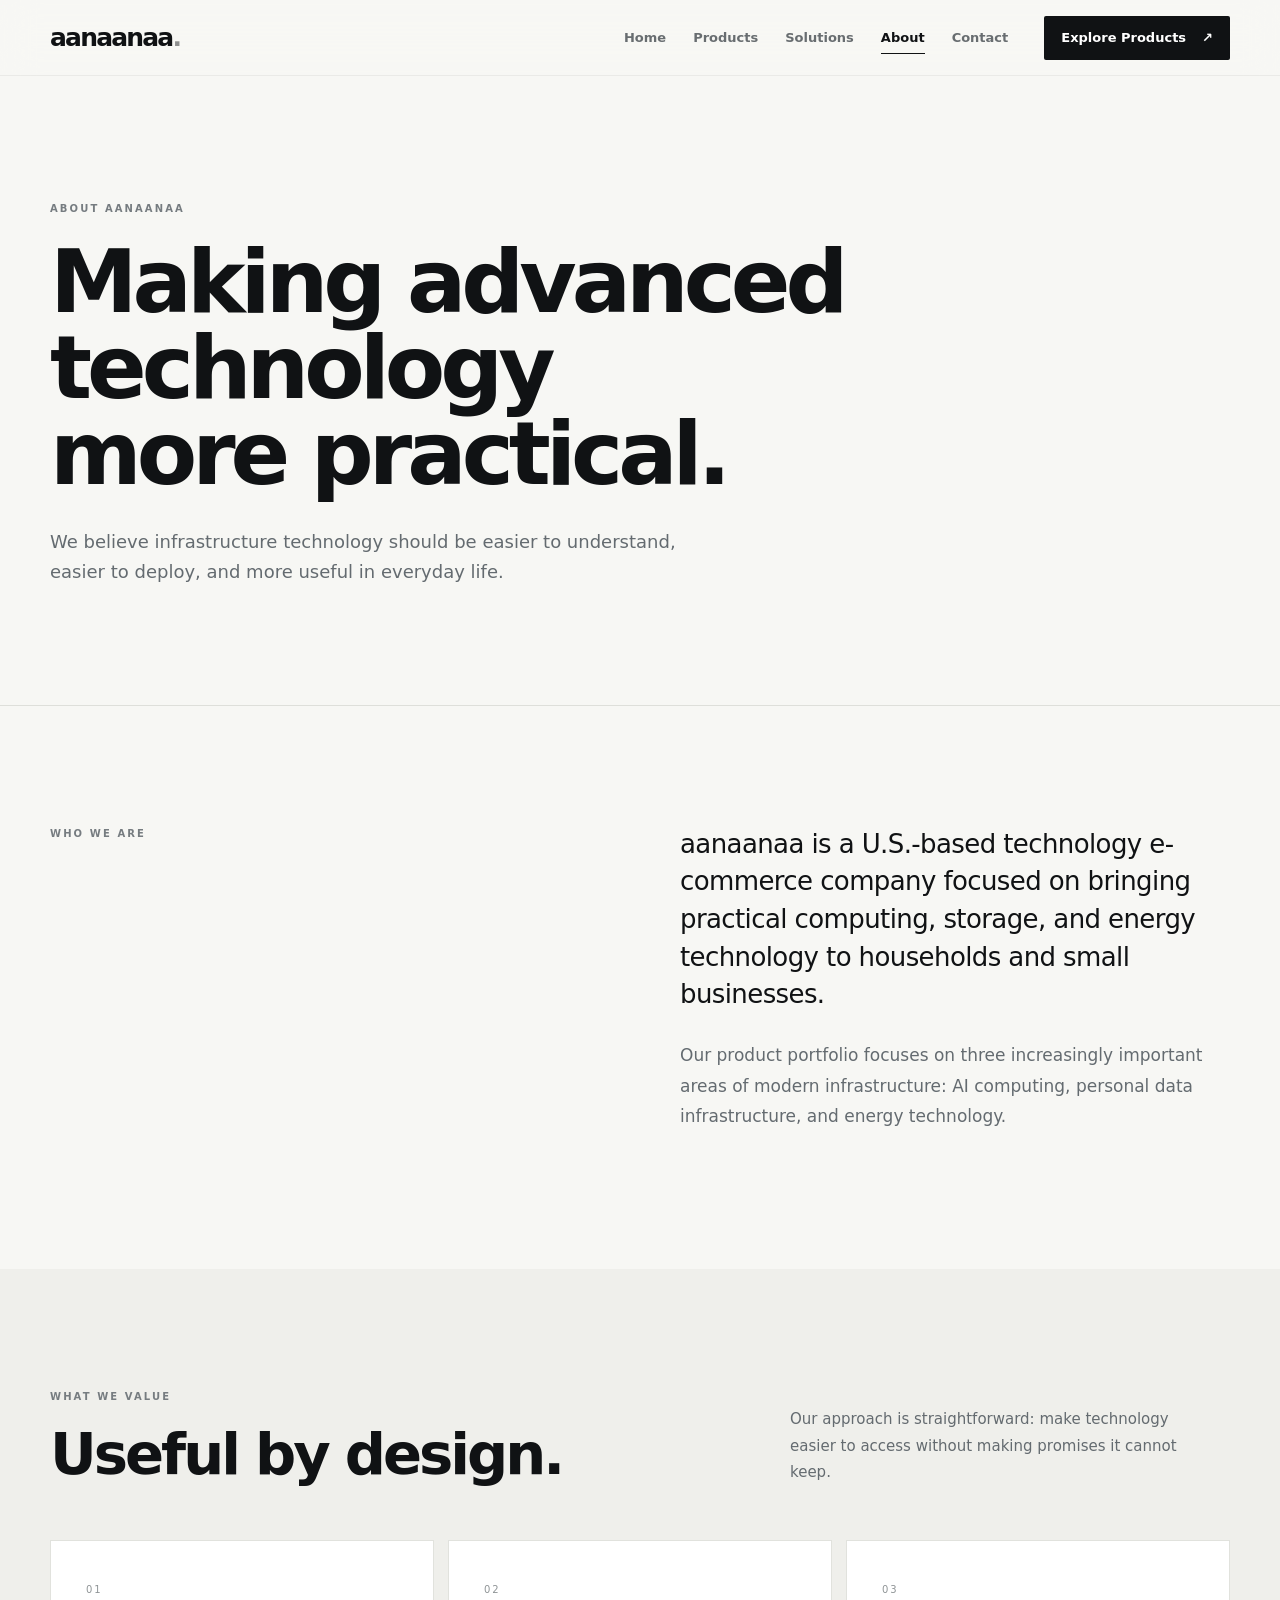
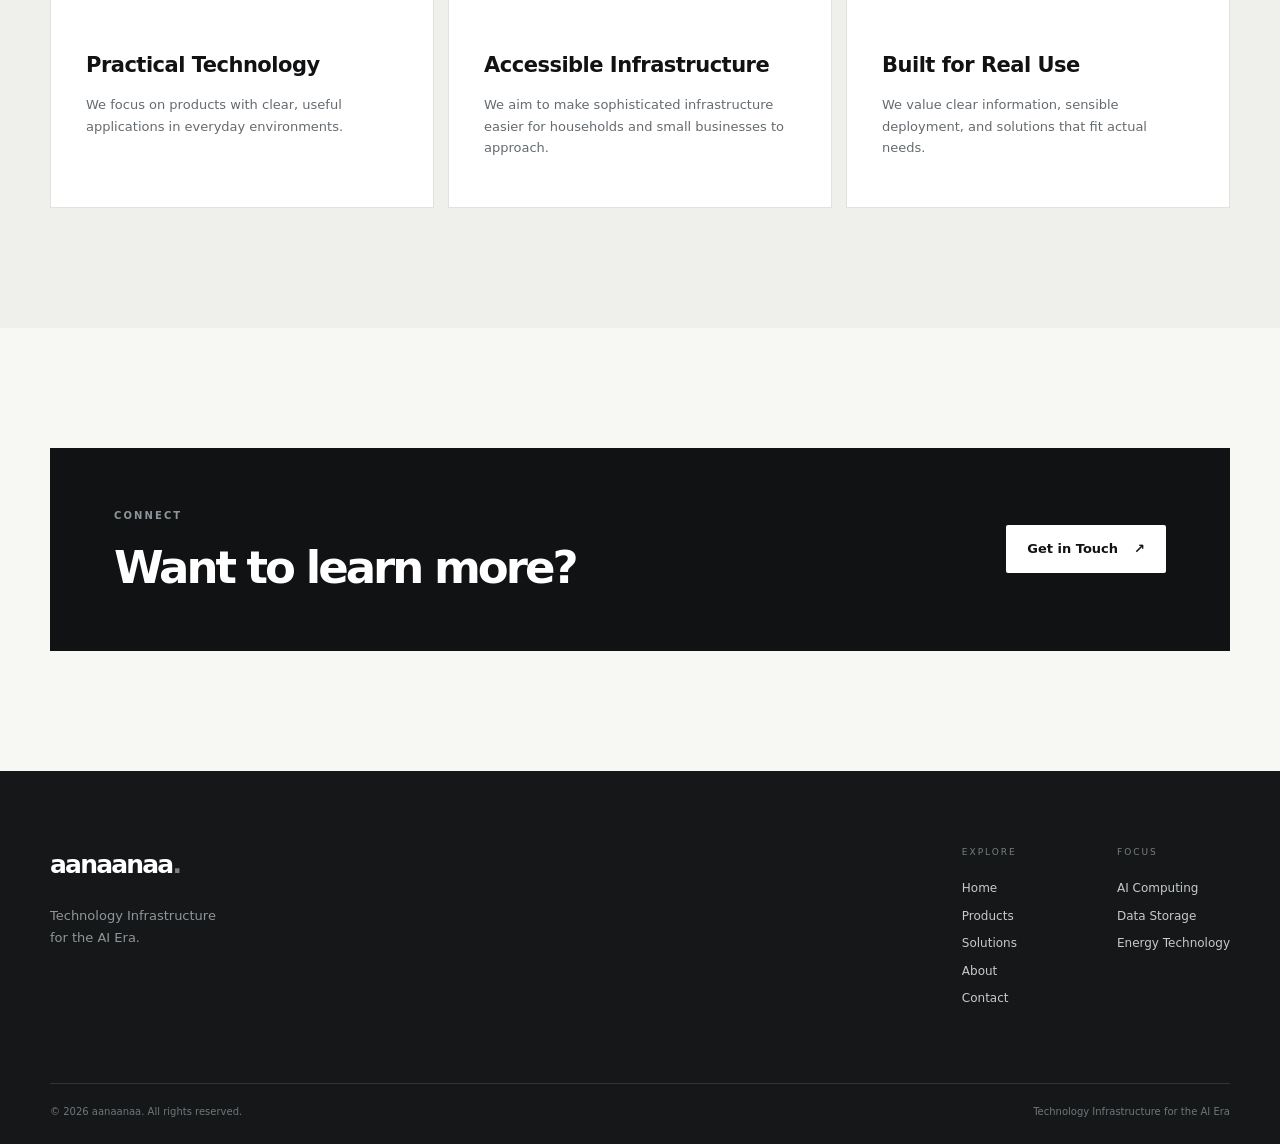
==== about.html @ 5a6df0cb "Add files via upload" ====
<!doctype html>
<html lang="en"><head><meta charset="UTF-8"><meta name="viewport" content="width=device-width, initial-scale=1.0">
<meta name="description" content="About aanaanaa, a U.S.-based technology e-commerce company focused on computing, storage, and energy technology.">
<title>About — aanaanaa</title><link rel="icon" href="assets/favicon.svg" type="image/svg+xml"><link rel="stylesheet" href="assets/styles.css"></head>
<body><div id="site-header"></div><main>
<section class="page-hero"><div class="container"><div class="eyebrow reveal">ABOUT AANAANAA</div><h1 class="reveal delay-1">Making advanced technology<br>more practical.</h1><p class="page-lead reveal delay-2">We believe infrastructure technology should be easier to understand, easier to deploy, and more useful in everyday life.</p></div></section>
<section class="section about-intro"><div class="container two-col"><div><div class="eyebrow">WHO WE ARE</div></div><div class="prose"><p class="lead">aanaanaa is a U.S.-based technology e-commerce company focused on bringing practical computing, storage, and energy technology to households and small businesses.</p><p>Our product portfolio focuses on three increasingly important areas of modern infrastructure: AI computing, personal data infrastructure, and energy technology.</p></div></div></section>
<section class="section values"><div class="container"><div class="section-heading"><div><div class="eyebrow">WHAT WE VALUE</div><h2>Useful by design.</h2></div><p>Our approach is straightforward: make technology easier to access without making promises it cannot keep.</p></div>
<div class="value-grid"><article><span>01</span><h3>Practical Technology</h3><p>We focus on products with clear, useful applications in everyday environments.</p></article><article><span>02</span><h3>Accessible Infrastructure</h3><p>We aim to make sophisticated infrastructure easier for households and small businesses to approach.</p></article><article><span>03</span><h3>Built for Real Use</h3><p>We value clear information, sensible deployment, and solutions that fit actual needs.</p></article></div></div></section>
<section class="section"><div class="container cta-panel"><div><div class="eyebrow">CONNECT</div><h2>Want to learn more?</h2></div><a class="button button-light" href="contact.html">Get in Touch <span>↗</span></a></div></section>
</main><div id="site-footer"></div><script src="assets/site.js"></script></body></html>
---- assets/styles.css ----
:root{--ink:#101214;--muted:#646b70;--paper:#f7f7f4;--white:#fff;--line:#dedfda;--soft:#ecece7;--dark:#151719;--max:1180px}
*{box-sizing:border-box}html{scroll-behavior:smooth}body{margin:0;background:var(--paper);color:var(--ink);font-family:Inter,ui-sans-serif,system-ui,-apple-system,BlinkMacSystemFont,"Segoe UI",sans-serif;line-height:1.55;-webkit-font-smoothing:antialiased}a{color:inherit;text-decoration:none}button,input,textarea{font:inherit}.container{width:min(calc(100% - 48px),var(--max));margin:auto}.site-header{height:76px;position:sticky;top:0;z-index:50;background:rgba(247,247,244,.88);backdrop-filter:blur(18px);border-bottom:1px solid rgba(0,0,0,.05)}.nav-wrap{height:76px;display:flex;align-items:center;gap:36px}.logo{font-size:25px;font-weight:760;letter-spacing:-1.8px}.logo span{opacity:.45}.nav{display:flex;align-items:center;gap:27px;margin-left:auto}.nav a{font-size:13px;font-weight:600;color:#686d70;position:relative;padding:8px 0}.nav a:after{content:"";position:absolute;left:0;bottom:2px;width:0;height:1px;background:var(--ink);transition:.25s}.nav a:hover,.nav a.active{color:var(--ink)}.nav a:hover:after,.nav a.active:after{width:100%}.nav-cta,.button{display:inline-flex;align-items:center;justify-content:center;gap:16px;border:0;cursor:pointer;font-weight:650;font-size:13px;transition:transform .25s,background .25s,box-shadow .25s}.nav-cta{background:var(--ink);color:white;padding:12px 17px;border-radius:2px}.nav-cta:hover,.button:hover{transform:translateY(-2px)}.menu-toggle{display:none;margin-left:auto;background:none;border:0;width:40px;height:40px}.menu-toggle span{display:block;width:22px;height:1px;background:var(--ink);margin:6px auto}
.hero{min-height:690px;position:relative;overflow:hidden;border-bottom:1px solid var(--line);display:flex;align-items:center}.hero-inner{position:relative;z-index:2;padding:105px 0 125px}.eyebrow{font-size:10px;letter-spacing:2.1px;font-weight:750;color:#767c80;margin-bottom:22px}.hero h1{font-size:clamp(54px,7.2vw,94px);line-height:.98;letter-spacing:-5px;max-width:930px;margin:0 0 30px;font-weight:730}.hero h1 span{color:#7b8185}.hero-copy{max-width:600px;font-size:18px;line-height:1.65;color:#5f666a;margin:0 0 36px}.hero-actions{display:flex;gap:10px}.button{min-height:48px;padding:0 21px;border-radius:2px}.button-dark{background:var(--ink);color:#fff}.button-dark:hover{background:#303337}.button-ghost{border:1px solid #cfd1cc;color:var(--ink);background:transparent}.button-light{background:#fff;color:var(--ink)}.grid-glow{position:absolute;width:680px;height:680px;right:-130px;top:10px;background:radial-gradient(circle at center,rgba(188,196,199,.28),transparent 63%)}.hero-orbit{position:absolute;right:4%;top:13%;width:520px;height:520px;opacity:.45}.orbit{position:absolute;border:1px solid #c9ccca;border-radius:50%;inset:0}.orbit-a{transform:rotate(28deg) scaleX(.52)}.orbit-b{transform:rotate(-32deg) scaleX(.52)}.orbit-core{position:absolute;width:70px;height:70px;border:1px solid #afb4b4;border-radius:50%;left:calc(50% - 35px);top:calc(50% - 35px);background:rgba(247,247,244,.75);box-shadow:0 0 0 20px rgba(200,205,205,.08)}
.section{padding:120px 0}.section-heading{display:grid;grid-template-columns:1.2fr .8fr;gap:80px;align-items:end;margin-bottom:55px}.section-heading h2,.statement h2,.cta-panel h2{font-size:clamp(38px,4.5vw,61px);line-height:1.02;letter-spacing:-3px;margin:0;font-weight:700}.section-heading p{margin:0;color:var(--muted);font-size:15px;max-width:390px;line-height:1.75}.category-grid{display:grid;grid-template-columns:repeat(3,1fr);gap:14px}.category-card{background:#fff;border:1px solid #e5e5e0;padding:30px;min-height:390px;position:relative;transition:.3s;display:flex;flex-direction:column}.category-card:hover{transform:translateY(-6px);box-shadow:0 18px 50px rgba(0,0,0,.08)}.card-number{font-size:10px;letter-spacing:1.6px;color:#a0a5a7}.icon{width:58px;height:58px;border:1px solid #d7d9d5;display:grid;place-items:center;font-size:27px;margin:62px 0 28px}.icon-ai{border-radius:50%}.icon-storage{border-radius:10px}.icon-energy{border-radius:50%;transform:rotate(-20deg)}.category-card h3{font-size:23px;letter-spacing:-.8px;margin:0 0 12px}.category-card p{font-size:14px;color:var(--muted);line-height:1.7;margin:0}.card-link{margin-top:auto;padding-top:28px;font-size:12px;font-weight:700}.card-link b{float:right;font-size:18px;font-weight:400}.statement{background:var(--dark);color:#fff;padding:150px 0}.statement .eyebrow{color:#8e9598}.statement h2{font-size:clamp(42px,6vw,76px);max-width:930px}.home-cta{padding:80px 0}.cta-panel{background:var(--ink);color:#fff;padding:60px 64px;display:flex;align-items:center;justify-content:space-between;gap:40px}.cta-panel .eyebrow{color:#8e9598}.cta-panel h2{font-size:45px}.page-hero{padding:125px 0 100px;border-bottom:1px solid var(--line)}.page-hero h1{font-size:clamp(52px,7vw,88px);line-height:.98;letter-spacing:-5px;margin:0 0 30px}.page-lead{font-size:18px;max-width:650px;color:var(--muted);line-height:1.65}.product-section{padding-top:105px}.product-section.alt{background:#f0f0ec}.product-heading{display:grid;grid-template-columns:1fr 390px;gap:70px;align-items:end;margin-bottom:45px}.product-heading h2{font-size:45px;letter-spacing:-2px;margin:0}.product-heading p{margin:0;color:var(--muted);font-size:14px}.product-grid{display:grid;grid-template-columns:repeat(4,1fr);gap:14px}.product-card{background:#fff;border:1px solid #e1e2dd;transition:.3s}.product-card:hover{transform:translateY(-4px);box-shadow:0 15px 40px rgba(0,0,0,.07)}.product-visual{height:205px;background:#e7e8e4;display:grid;place-items:center;overflow:hidden;position:relative}.product-visual span{font-size:11px;letter-spacing:3px;font-weight:800;color:#8b9192}.visual-compute:before,.visual-edge:before,.visual-local:before,.visual-high:before{content:"";position:absolute;width:90px;height:90px;border:1px solid #9da3a4;transform:rotate(45deg)}.visual-compute:after,.visual-edge:after,.visual-local:after,.visual-high:after{content:"";position:absolute;width:25px;height:25px;border:1px solid #9da3a4;border-radius:50%}.visual-nas:before,.visual-network:before,.visual-cloud:before,.visual-access:before{content:"";width:100px;height:70px;border:1px solid #9da3a4;box-shadow:0 14px 0 -13px #9da3a4,0 28px 0 -13px #9da3a4}.visual-home-energy:before,.visual-battery:before,.visual-solar:before,.visual-smart:before{content:"";width:120px;height:55px;border:1px solid #9da3a4;border-radius:100px}.visual-solar:after{content:"";position:absolute;width:1px;height:100px;background:#9da3a4}.product-meta{padding:23px}.product-meta small{font-size:9px;letter-spacing:1.5px;color:#94999b}.product-meta h3{font-size:17px;letter-spacing:-.3px;line-height:1.25;margin:9px 0 9px}.product-meta p{font-size:12px;color:var(--muted);line-height:1.6;margin:0}.solution-grid{display:grid;grid-template-columns:1fr 1fr;gap:14px}.solution-card{background:#fff;border:1px solid #e1e2dd}.solution-card.large{grid-column:span 2;display:grid;grid-template-columns:1.15fr .85fr}.solution-art{min-height:285px;background:#e7e8e4;position:relative;overflow:hidden}.solution-copy{padding:32px}.solution-copy .eyebrow{margin-bottom:16px}.solution-copy h2{font-size:28px;letter-spacing:-1px;margin:0 0 12px}.solution-copy p{font-size:14px;color:var(--muted);margin:0;line-height:1.7}.art-ai i{position:absolute;border:1px solid #a4aaab;border-radius:50%;width:180px;height:180px;left:50%;top:50%;transform:translate(-50%,-50%)}.art-ai i:nth-child(2){transform:translate(-50%,-50%) rotate(60deg) scaleX(.55)}.art-ai i:nth-child(3){transform:translate(-50%,-50%) rotate(-60deg) scaleX(.55)}.art-data .data-stack{position:absolute;left:50%;top:50%;width:130px;height:80px;border:1px solid #9da3a4;transform:translate(-50%,-50%);box-shadow:0 18px 0 -1px #e7e8e4,0 18px 0 0 #9da3a4,0 36px 0 -1px #e7e8e4,0 36px 0 0 #9da3a4}.art-energy .energy-line{position:absolute;left:20%;right:20%;top:52%;height:1px;background:#9da3a4;transform:rotate(-15deg);box-shadow:0 30px 0 #b6bbbc}.art-business{display:flex;align-items:center;justify-content:center}.art-business span{font-size:10px;letter-spacing:2px;color:#7d8385}.two-col{display:grid;grid-template-columns:1fr 1fr;gap:80px}.prose{max-width:650px}.prose p{font-size:17px;color:var(--muted);line-height:1.8}.prose .lead{font-size:26px;color:var(--ink);line-height:1.45;letter-spacing:-.6px;margin-top:0}.values{background:#efefeb}.value-grid{display:grid;grid-template-columns:repeat(3,1fr);gap:14px}.value-grid article{background:#fff;padding:35px;min-height:230px;border:1px solid #e1e2dd}.value-grid span{font-size:10px;letter-spacing:2px;color:#909597}.value-grid h3{font-size:21px;letter-spacing:-.5px;margin:48px 0 10px}.value-grid p{font-size:13px;color:var(--muted);line-height:1.65}.contact-section{padding-top:80px}.contact-layout{display:grid;grid-template-columns:.8fr 1.2fr;gap:110px}.contact-note h2{font-size:54px;line-height:1.02;letter-spacing:-3px;margin:0 0 25px}.contact-note p{color:var(--muted);font-size:15px;line-height:1.75;max-width:390px}.contact-rule{height:1px;background:var(--line);margin:40px 0 18px}.contact-note small{font-size:11px;line-height:1.6;color:#8b9092;display:block;max-width:390px}.contact-form{display:flex;flex-direction:column;gap:27px}.contact-form label{font-size:12px;font-weight:700}.contact-form label>span{color:#8d5b5b}.contact-form label small{font-weight:400;color:#9a9ea0;margin-left:7px}.contact-form input,.contact-form textarea{display:block;width:100%;border:0;border-bottom:1px solid #bfc2be;background:transparent;padding:13px 0 12px;outline:none;border-radius:0;color:var(--ink);resize:vertical}.contact-form input:focus,.contact-form textarea:focus{border-color:var(--ink)}.contact-form input.invalid,.contact-form textarea.invalid{border-color:#a76565}.contact-form em{display:none;font-size:10px;color:#a76565;font-style:normal;margin-top:5px}.contact-form input.invalid+em,.contact-form textarea.invalid+em{display:block}.form-status{font-size:12px;line-height:1.6}.form-status.success{color:#526858}.form-status.error{color:#9b5d5d}.site-footer{background:var(--dark);color:#fff;padding:75px 0 25px}.footer-top{display:flex;justify-content:space-between;gap:60px;padding-bottom:75px}.logo-light{color:#fff}.footer-top p{font-size:13px;color:#8f9699;line-height:1.7;margin:20px 0 0}.footer-links{display:flex;gap:100px}.footer-links div{display:flex;flex-direction:column;gap:9px}.footer-links small{font-size:9px;letter-spacing:2px;color:#777f82;margin-bottom:10px}.footer-links a{font-size:12px;color:#c6cacc}.footer-links a:hover{color:#fff}.footer-bottom{border-top:1px solid #303437;padding-top:20px;display:flex;justify-content:space-between;color:#6f777a;font-size:10px}.reveal{opacity:0;transform:translateY(16px);transition:opacity .7s ease,transform .7s ease}.reveal.visible{opacity:1;transform:none}.delay-1{transition-delay:.08s}.delay-2{transition-delay:.16s}.delay-3{transition-delay:.24s}
@media(max-width:900px){.container{width:min(calc(100% - 32px),var(--max))}.nav{display:none}.nav-cta{display:none}.menu-toggle{display:block}.menu-open .nav{display:flex;position:absolute;top:76px;left:0;right:0;background:var(--paper);border-bottom:1px solid var(--line);padding:20px 16px;flex-direction:column;align-items:flex-start;gap:4px}.menu-open .nav a{width:100%;padding:12px 0}.hero{min-height:650px}.hero-orbit{right:-170px;top:30%;width:400px;height:400px;opacity:.25}.hero h1,.page-hero h1{letter-spacing:-3px}.section{padding:85px 0}.section-heading,.product-heading,.two-col,.contact-layout{grid-template-columns:1fr;gap:25px}.category-grid,.product-grid{grid-template-columns:1fr 1fr}.category-card{min-height:340px}.product-grid{gap:10px}.product-visual{height:170px}.solution-grid{grid-template-columns:1fr}.solution-card.large{grid-column:auto;display:block}.solution-art{min-height:230px}.value-grid{grid-template-columns:1fr}.contact-layout{gap:55px}.cta-panel{padding:40px 28px;align-items:flex-start;flex-direction:column}.cta-panel h2{font-size:37px}.footer-top{flex-direction:column;padding-bottom:45px}.footer-links{gap:70px}.footer-bottom{flex-direction:column;gap:8px}}
@media(max-width:560px){.hero-inner{padding:85px 0 110px}.hero h1{font-size:50px}.hero-copy{font-size:16px}.hero-actions{flex-direction:column;align-items:flex-start}.button{width:100%}.category-grid,.product-grid{grid-template-columns:1fr}.category-card{min-height:330px}.page-hero{padding:90px 0 75px}.page-hero h1{font-size:50px}.product-heading h2{font-size:38px}.solution-copy{padding:26px}.statement{padding:95px 0}.statement h2{font-size:42px}.footer-links{gap:40px}.footer-bottom{font-size:9px}}
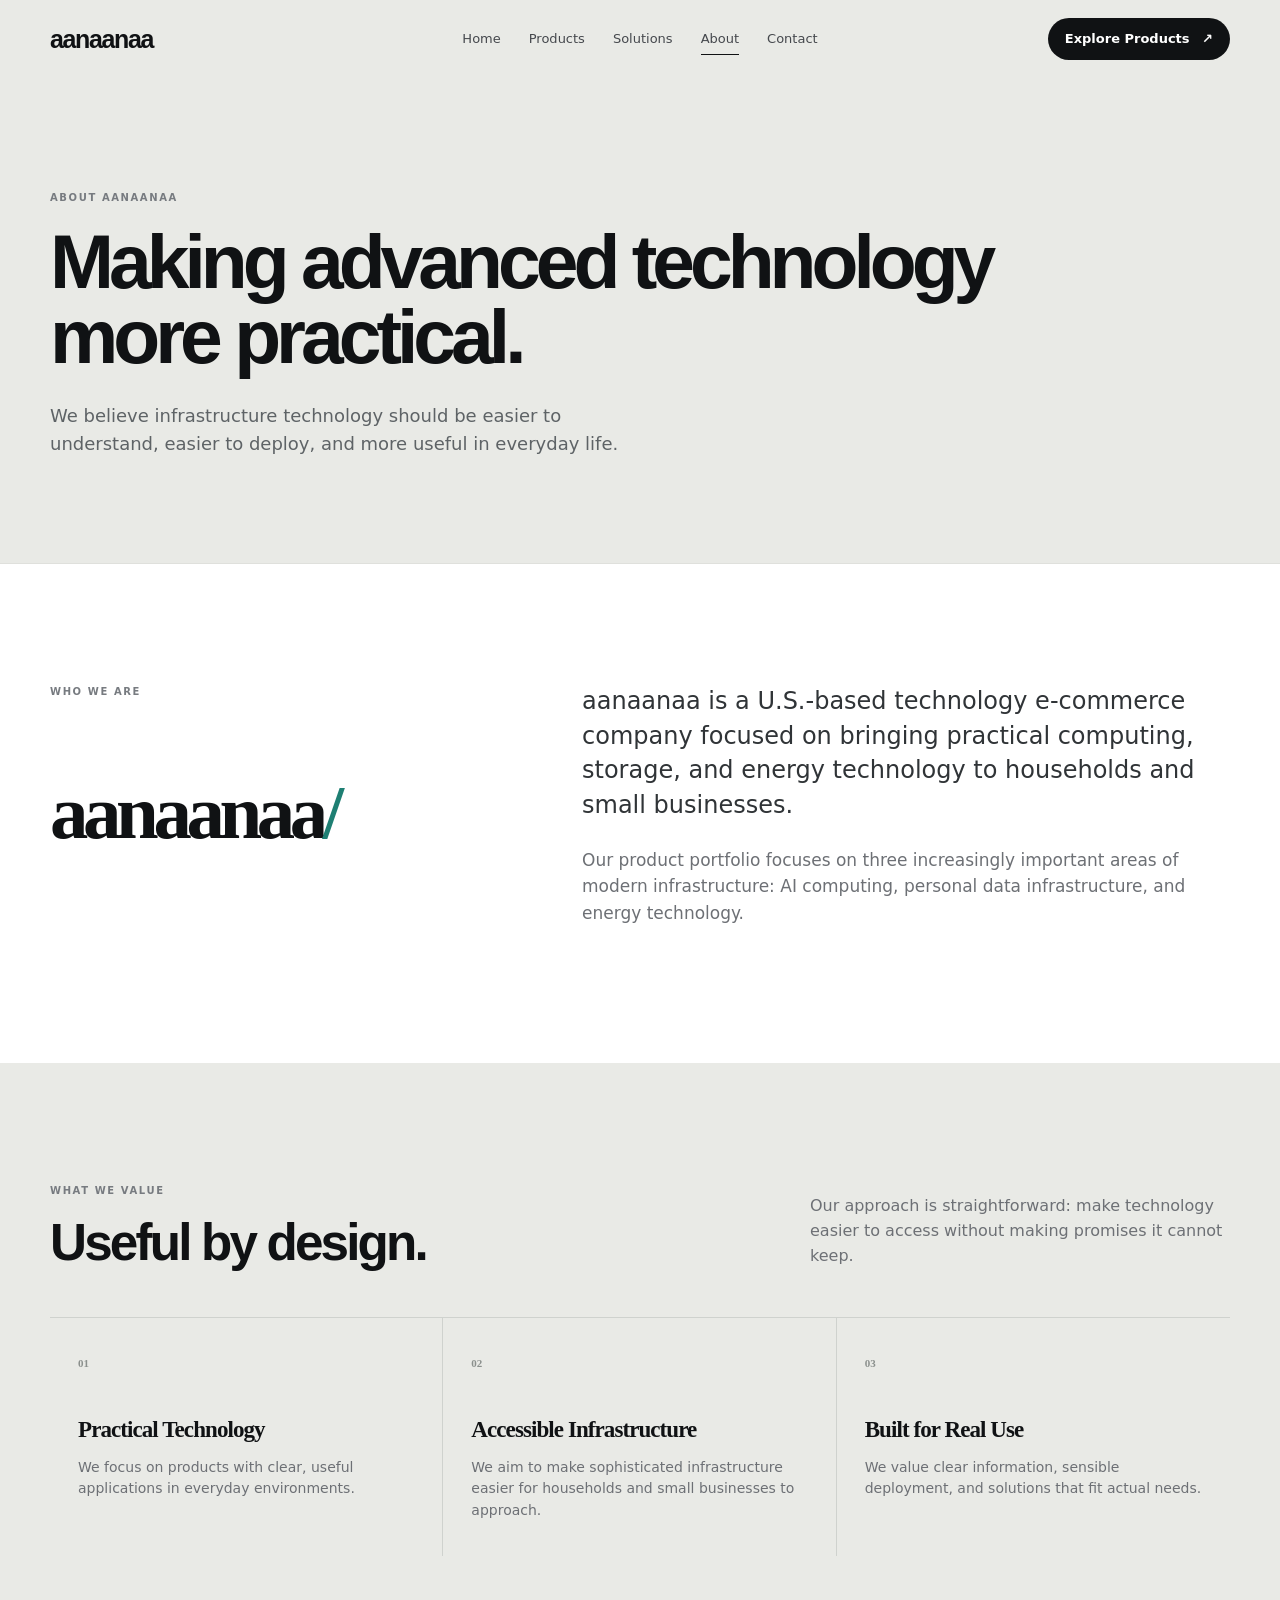
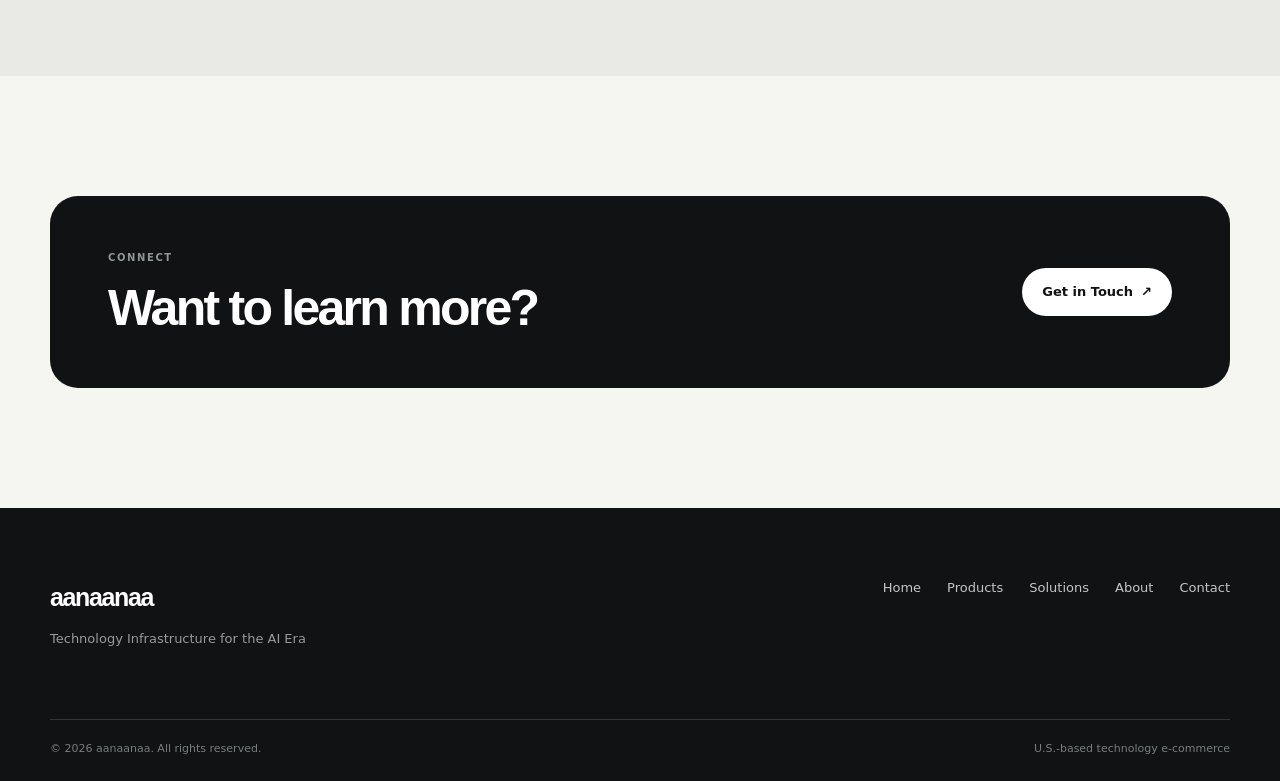
==== commit 757d46ec: "Add files via upload" ====
--- a/about.html
+++ b/about.html
@@ -1,11 +1,11 @@
 <!doctype html>
-<html lang="en"><head><meta charset="UTF-8"><meta name="viewport" content="width=device-width, initial-scale=1.0">
+<html lang="en"><head><meta charset="utf-8"><meta name="viewport" content="width=device-width,initial-scale=1">
 <meta name="description" content="About aanaanaa, a U.S.-based technology e-commerce company focused on computing, storage, and energy technology.">
 <title>About — aanaanaa</title><link rel="icon" href="assets/favicon.svg" type="image/svg+xml"><link rel="stylesheet" href="assets/styles.css"></head>
 <body><div id="site-header"></div><main>
-<section class="page-hero"><div class="container"><div class="eyebrow reveal">ABOUT AANAANAA</div><h1 class="reveal delay-1">Making advanced technology<br>more practical.</h1><p class="page-lead reveal delay-2">We believe infrastructure technology should be easier to understand, easier to deploy, and more useful in everyday life.</p></div></section>
-<section class="section about-intro"><div class="container two-col"><div><div class="eyebrow">WHO WE ARE</div></div><div class="prose"><p class="lead">aanaanaa is a U.S.-based technology e-commerce company focused on bringing practical computing, storage, and energy technology to households and small businesses.</p><p>Our product portfolio focuses on three increasingly important areas of modern infrastructure: AI computing, personal data infrastructure, and energy technology.</p></div></div></section>
-<section class="section values"><div class="container"><div class="section-heading"><div><div class="eyebrow">WHAT WE VALUE</div><h2>Useful by design.</h2></div><p>Our approach is straightforward: make technology easier to access without making promises it cannot keep.</p></div>
+<section class="page-hero"><div class="container"><p class="eyebrow reveal">ABOUT AANAANAA</p><h1 class="reveal delay-1">Making advanced technology<br>more practical.</h1><p class="page-lead reveal delay-2">We believe infrastructure technology should be easier to understand, easier to deploy, and more useful in everyday life.</p></div></section>
+<section class="section about-intro"><div class="container two-col"><div><p class="eyebrow">WHO WE ARE</p><div class="about-mark">aanaanaa<span>/</span></div></div><div class="prose"><p class="lead">aanaanaa is a U.S.-based technology e-commerce company focused on bringing practical computing, storage, and energy technology to households and small businesses.</p><p>Our product portfolio focuses on three increasingly important areas of modern infrastructure: AI computing, personal data infrastructure, and energy technology.</p></div></div></section>
+<section class="section values"><div class="container"><div class="section-head"><div><p class="eyebrow">WHAT WE VALUE</p><h2>Useful by design.</h2></div><p>Our approach is straightforward: make technology easier to access without making promises it cannot keep.</p></div>
 <div class="value-grid"><article><span>01</span><h3>Practical Technology</h3><p>We focus on products with clear, useful applications in everyday environments.</p></article><article><span>02</span><h3>Accessible Infrastructure</h3><p>We aim to make sophisticated infrastructure easier for households and small businesses to approach.</p></article><article><span>03</span><h3>Built for Real Use</h3><p>We value clear information, sensible deployment, and solutions that fit actual needs.</p></article></div></div></section>
-<section class="section"><div class="container cta-panel"><div><div class="eyebrow">CONNECT</div><h2>Want to learn more?</h2></div><a class="button button-light" href="contact.html">Get in Touch <span>↗</span></a></div></section>
-</main><div id="site-footer"></div><script src="assets/site.js"></script></body></html>+<section class="section"><div class="container cta-panel"><div><p class="eyebrow">CONNECT</p><h2>Want to learn more?</h2></div><a class="button button-light" href="contact.html">Get in Touch <span>↗</span></a></div></section>
+</main><div id="site-footer"></div><script src="assets/site.js"></script></body></html>
--- a/assets/styles.css
+++ b/assets/styles.css
@@ -1,6 +1,17 @@
-:root{--ink:#101214;--muted:#646b70;--paper:#f7f7f4;--white:#fff;--line:#dedfda;--soft:#ecece7;--dark:#151719;--max:1180px}
-*{box-sizing:border-box}html{scroll-behavior:smooth}body{margin:0;background:var(--paper);color:var(--ink);font-family:Inter,ui-sans-serif,system-ui,-apple-system,BlinkMacSystemFont,"Segoe UI",sans-serif;line-height:1.55;-webkit-font-smoothing:antialiased}a{color:inherit;text-decoration:none}button,input,textarea{font:inherit}.container{width:min(calc(100% - 48px),var(--max));margin:auto}.site-header{height:76px;position:sticky;top:0;z-index:50;background:rgba(247,247,244,.88);backdrop-filter:blur(18px);border-bottom:1px solid rgba(0,0,0,.05)}.nav-wrap{height:76px;display:flex;align-items:center;gap:36px}.logo{font-size:25px;font-weight:760;letter-spacing:-1.8px}.logo span{opacity:.45}.nav{display:flex;align-items:center;gap:27px;margin-left:auto}.nav a{font-size:13px;font-weight:600;color:#686d70;position:relative;padding:8px 0}.nav a:after{content:"";position:absolute;left:0;bottom:2px;width:0;height:1px;background:var(--ink);transition:.25s}.nav a:hover,.nav a.active{color:var(--ink)}.nav a:hover:after,.nav a.active:after{width:100%}.nav-cta,.button{display:inline-flex;align-items:center;justify-content:center;gap:16px;border:0;cursor:pointer;font-weight:650;font-size:13px;transition:transform .25s,background .25s,box-shadow .25s}.nav-cta{background:var(--ink);color:white;padding:12px 17px;border-radius:2px}.nav-cta:hover,.button:hover{transform:translateY(-2px)}.menu-toggle{display:none;margin-left:auto;background:none;border:0;width:40px;height:40px}.menu-toggle span{display:block;width:22px;height:1px;background:var(--ink);margin:6px auto}
-.hero{min-height:690px;position:relative;overflow:hidden;border-bottom:1px solid var(--line);display:flex;align-items:center}.hero-inner{position:relative;z-index:2;padding:105px 0 125px}.eyebrow{font-size:10px;letter-spacing:2.1px;font-weight:750;color:#767c80;margin-bottom:22px}.hero h1{font-size:clamp(54px,7.2vw,94px);line-height:.98;letter-spacing:-5px;max-width:930px;margin:0 0 30px;font-weight:730}.hero h1 span{color:#7b8185}.hero-copy{max-width:600px;font-size:18px;line-height:1.65;color:#5f666a;margin:0 0 36px}.hero-actions{display:flex;gap:10px}.button{min-height:48px;padding:0 21px;border-radius:2px}.button-dark{background:var(--ink);color:#fff}.button-dark:hover{background:#303337}.button-ghost{border:1px solid #cfd1cc;color:var(--ink);background:transparent}.button-light{background:#fff;color:var(--ink)}.grid-glow{position:absolute;width:680px;height:680px;right:-130px;top:10px;background:radial-gradient(circle at center,rgba(188,196,199,.28),transparent 63%)}.hero-orbit{position:absolute;right:4%;top:13%;width:520px;height:520px;opacity:.45}.orbit{position:absolute;border:1px solid #c9ccca;border-radius:50%;inset:0}.orbit-a{transform:rotate(28deg) scaleX(.52)}.orbit-b{transform:rotate(-32deg) scaleX(.52)}.orbit-core{position:absolute;width:70px;height:70px;border:1px solid #afb4b4;border-radius:50%;left:calc(50% - 35px);top:calc(50% - 35px);background:rgba(247,247,244,.75);box-shadow:0 0 0 20px rgba(200,205,205,.08)}
-.section{padding:120px 0}.section-heading{display:grid;grid-template-columns:1.2fr .8fr;gap:80px;align-items:end;margin-bottom:55px}.section-heading h2,.statement h2,.cta-panel h2{font-size:clamp(38px,4.5vw,61px);line-height:1.02;letter-spacing:-3px;margin:0;font-weight:700}.section-heading p{margin:0;color:var(--muted);font-size:15px;max-width:390px;line-height:1.75}.category-grid{display:grid;grid-template-columns:repeat(3,1fr);gap:14px}.category-card{background:#fff;border:1px solid #e5e5e0;padding:30px;min-height:390px;position:relative;transition:.3s;display:flex;flex-direction:column}.category-card:hover{transform:translateY(-6px);box-shadow:0 18px 50px rgba(0,0,0,.08)}.card-number{font-size:10px;letter-spacing:1.6px;color:#a0a5a7}.icon{width:58px;height:58px;border:1px solid #d7d9d5;display:grid;place-items:center;font-size:27px;margin:62px 0 28px}.icon-ai{border-radius:50%}.icon-storage{border-radius:10px}.icon-energy{border-radius:50%;transform:rotate(-20deg)}.category-card h3{font-size:23px;letter-spacing:-.8px;margin:0 0 12px}.category-card p{font-size:14px;color:var(--muted);line-height:1.7;margin:0}.card-link{margin-top:auto;padding-top:28px;font-size:12px;font-weight:700}.card-link b{float:right;font-size:18px;font-weight:400}.statement{background:var(--dark);color:#fff;padding:150px 0}.statement .eyebrow{color:#8e9598}.statement h2{font-size:clamp(42px,6vw,76px);max-width:930px}.home-cta{padding:80px 0}.cta-panel{background:var(--ink);color:#fff;padding:60px 64px;display:flex;align-items:center;justify-content:space-between;gap:40px}.cta-panel .eyebrow{color:#8e9598}.cta-panel h2{font-size:45px}.page-hero{padding:125px 0 100px;border-bottom:1px solid var(--line)}.page-hero h1{font-size:clamp(52px,7vw,88px);line-height:.98;letter-spacing:-5px;margin:0 0 30px}.page-lead{font-size:18px;max-width:650px;color:var(--muted);line-height:1.65}.product-section{padding-top:105px}.product-section.alt{background:#f0f0ec}.product-heading{display:grid;grid-template-columns:1fr 390px;gap:70px;align-items:end;margin-bottom:45px}.product-heading h2{font-size:45px;letter-spacing:-2px;margin:0}.product-heading p{margin:0;color:var(--muted);font-size:14px}.product-grid{display:grid;grid-template-columns:repeat(4,1fr);gap:14px}.product-card{background:#fff;border:1px solid #e1e2dd;transition:.3s}.product-card:hover{transform:translateY(-4px);box-shadow:0 15px 40px rgba(0,0,0,.07)}.product-visual{height:205px;background:#e7e8e4;display:grid;place-items:center;overflow:hidden;position:relative}.product-visual span{font-size:11px;letter-spacing:3px;font-weight:800;color:#8b9192}.visual-compute:before,.visual-edge:before,.visual-local:before,.visual-high:before{content:"";position:absolute;width:90px;height:90px;border:1px solid #9da3a4;transform:rotate(45deg)}.visual-compute:after,.visual-edge:after,.visual-local:after,.visual-high:after{content:"";position:absolute;width:25px;height:25px;border:1px solid #9da3a4;border-radius:50%}.visual-nas:before,.visual-network:before,.visual-cloud:before,.visual-access:before{content:"";width:100px;height:70px;border:1px solid #9da3a4;box-shadow:0 14px 0 -13px #9da3a4,0 28px 0 -13px #9da3a4}.visual-home-energy:before,.visual-battery:before,.visual-solar:before,.visual-smart:before{content:"";width:120px;height:55px;border:1px solid #9da3a4;border-radius:100px}.visual-solar:after{content:"";position:absolute;width:1px;height:100px;background:#9da3a4}.product-meta{padding:23px}.product-meta small{font-size:9px;letter-spacing:1.5px;color:#94999b}.product-meta h3{font-size:17px;letter-spacing:-.3px;line-height:1.25;margin:9px 0 9px}.product-meta p{font-size:12px;color:var(--muted);line-height:1.6;margin:0}.solution-grid{display:grid;grid-template-columns:1fr 1fr;gap:14px}.solution-card{background:#fff;border:1px solid #e1e2dd}.solution-card.large{grid-column:span 2;display:grid;grid-template-columns:1.15fr .85fr}.solution-art{min-height:285px;background:#e7e8e4;position:relative;overflow:hidden}.solution-copy{padding:32px}.solution-copy .eyebrow{margin-bottom:16px}.solution-copy h2{font-size:28px;letter-spacing:-1px;margin:0 0 12px}.solution-copy p{font-size:14px;color:var(--muted);margin:0;line-height:1.7}.art-ai i{position:absolute;border:1px solid #a4aaab;border-radius:50%;width:180px;height:180px;left:50%;top:50%;transform:translate(-50%,-50%)}.art-ai i:nth-child(2){transform:translate(-50%,-50%) rotate(60deg) scaleX(.55)}.art-ai i:nth-child(3){transform:translate(-50%,-50%) rotate(-60deg) scaleX(.55)}.art-data .data-stack{position:absolute;left:50%;top:50%;width:130px;height:80px;border:1px solid #9da3a4;transform:translate(-50%,-50%);box-shadow:0 18px 0 -1px #e7e8e4,0 18px 0 0 #9da3a4,0 36px 0 -1px #e7e8e4,0 36px 0 0 #9da3a4}.art-energy .energy-line{position:absolute;left:20%;right:20%;top:52%;height:1px;background:#9da3a4;transform:rotate(-15deg);box-shadow:0 30px 0 #b6bbbc}.art-business{display:flex;align-items:center;justify-content:center}.art-business span{font-size:10px;letter-spacing:2px;color:#7d8385}.two-col{display:grid;grid-template-columns:1fr 1fr;gap:80px}.prose{max-width:650px}.prose p{font-size:17px;color:var(--muted);line-height:1.8}.prose .lead{font-size:26px;color:var(--ink);line-height:1.45;letter-spacing:-.6px;margin-top:0}.values{background:#efefeb}.value-grid{display:grid;grid-template-columns:repeat(3,1fr);gap:14px}.value-grid article{background:#fff;padding:35px;min-height:230px;border:1px solid #e1e2dd}.value-grid span{font-size:10px;letter-spacing:2px;color:#909597}.value-grid h3{font-size:21px;letter-spacing:-.5px;margin:48px 0 10px}.value-grid p{font-size:13px;color:var(--muted);line-height:1.65}.contact-section{padding-top:80px}.contact-layout{display:grid;grid-template-columns:.8fr 1.2fr;gap:110px}.contact-note h2{font-size:54px;line-height:1.02;letter-spacing:-3px;margin:0 0 25px}.contact-note p{color:var(--muted);font-size:15px;line-height:1.75;max-width:390px}.contact-rule{height:1px;background:var(--line);margin:40px 0 18px}.contact-note small{font-size:11px;line-height:1.6;color:#8b9092;display:block;max-width:390px}.contact-form{display:flex;flex-direction:column;gap:27px}.contact-form label{font-size:12px;font-weight:700}.contact-form label>span{color:#8d5b5b}.contact-form label small{font-weight:400;color:#9a9ea0;margin-left:7px}.contact-form input,.contact-form textarea{display:block;width:100%;border:0;border-bottom:1px solid #bfc2be;background:transparent;padding:13px 0 12px;outline:none;border-radius:0;color:var(--ink);resize:vertical}.contact-form input:focus,.contact-form textarea:focus{border-color:var(--ink)}.contact-form input.invalid,.contact-form textarea.invalid{border-color:#a76565}.contact-form em{display:none;font-size:10px;color:#a76565;font-style:normal;margin-top:5px}.contact-form input.invalid+em,.contact-form textarea.invalid+em{display:block}.form-status{font-size:12px;line-height:1.6}.form-status.success{color:#526858}.form-status.error{color:#9b5d5d}.site-footer{background:var(--dark);color:#fff;padding:75px 0 25px}.footer-top{display:flex;justify-content:space-between;gap:60px;padding-bottom:75px}.logo-light{color:#fff}.footer-top p{font-size:13px;color:#8f9699;line-height:1.7;margin:20px 0 0}.footer-links{display:flex;gap:100px}.footer-links div{display:flex;flex-direction:column;gap:9px}.footer-links small{font-size:9px;letter-spacing:2px;color:#777f82;margin-bottom:10px}.footer-links a{font-size:12px;color:#c6cacc}.footer-links a:hover{color:#fff}.footer-bottom{border-top:1px solid #303437;padding-top:20px;display:flex;justify-content:space-between;color:#6f777a;font-size:10px}.reveal{opacity:0;transform:translateY(16px);transition:opacity .7s ease,transform .7s ease}.reveal.visible{opacity:1;transform:none}.delay-1{transition-delay:.08s}.delay-2{transition-delay:.16s}.delay-3{transition-delay:.24s}
-@media(max-width:900px){.container{width:min(calc(100% - 32px),var(--max))}.nav{display:none}.nav-cta{display:none}.menu-toggle{display:block}.menu-open .nav{display:flex;position:absolute;top:76px;left:0;right:0;background:var(--paper);border-bottom:1px solid var(--line);padding:20px 16px;flex-direction:column;align-items:flex-start;gap:4px}.menu-open .nav a{width:100%;padding:12px 0}.hero{min-height:650px}.hero-orbit{right:-170px;top:30%;width:400px;height:400px;opacity:.25}.hero h1,.page-hero h1{letter-spacing:-3px}.section{padding:85px 0}.section-heading,.product-heading,.two-col,.contact-layout{grid-template-columns:1fr;gap:25px}.category-grid,.product-grid{grid-template-columns:1fr 1fr}.category-card{min-height:340px}.product-grid{gap:10px}.product-visual{height:170px}.solution-grid{grid-template-columns:1fr}.solution-card.large{grid-column:auto;display:block}.solution-art{min-height:230px}.value-grid{grid-template-columns:1fr}.contact-layout{gap:55px}.cta-panel{padding:40px 28px;align-items:flex-start;flex-direction:column}.cta-panel h2{font-size:37px}.footer-top{flex-direction:column;padding-bottom:45px}.footer-links{gap:70px}.footer-bottom{flex-direction:column;gap:8px}}
-@media(max-width:560px){.hero-inner{padding:85px 0 110px}.hero h1{font-size:50px}.hero-copy{font-size:16px}.hero-actions{flex-direction:column;align-items:flex-start}.button{width:100%}.category-grid,.product-grid{grid-template-columns:1fr}.category-card{min-height:330px}.page-hero{padding:90px 0 75px}.page-hero h1{font-size:50px}.product-heading h2{font-size:38px}.solution-copy{padding:26px}.statement{padding:95px 0}.statement h2{font-size:42px}.footer-links{gap:40px}.footer-bottom{font-size:9px}}
+:root{--ink:#101214;--muted:#6d7075;--line:#dddeda;--paper:#f5f5f2;--white:#fff;--accent:#1e7f73;--accent-soft:#dceee9;--max:1180px;--radius:24px}
+*{box-sizing:border-box}html{scroll-behavior:smooth}body{margin:0;background:var(--paper);color:var(--ink);font-family:"DM Sans",system-ui,sans-serif;line-height:1.55}a{color:inherit;text-decoration:none}button,input,textarea{font:inherit}.container{width:min(var(--max),calc(100% - 48px));margin:0 auto}
+.site-header{position:fixed;z-index:50;top:0;left:0;width:100%;padding:18px 0;transition:.25s}.site-header.scrolled{background:rgba(245,245,242,.88);backdrop-filter:blur(16px);box-shadow:0 1px 0 rgba(16,18,20,.08)}.nav-wrap{width:min(var(--max),calc(100% - 48px));margin:auto;display:grid;grid-template-columns:1fr auto 1fr;align-items:center;gap:28px}.logo{font-family:Manrope,sans-serif;font-weight:800;letter-spacing:-.055em;font-size:25px}.desktop-nav{display:flex;gap:28px;align-items:center}.desktop-nav a{font-size:13px;color:#45484d;position:relative;padding:8px 0}.desktop-nav a:after{content:"";position:absolute;left:0;bottom:2px;width:0;height:1px;background:var(--ink);transition:.2s}.desktop-nav a:hover:after,.desktop-nav a.active:after{width:100%}.nav-cta,.mobile-cta{justify-self:end;background:var(--ink);color:#fff;padding:11px 17px;border-radius:999px;font-size:13px;font-weight:600}.nav-cta span,.button span,.mobile-cta span{margin-left:8px}.menu-toggle,.mobile-nav{display:none}
+.hero{min-height:780px;position:relative;overflow:hidden;padding:180px 0 100px;background:#ecece7}.hero-grid{position:absolute;inset:0;background-image:linear-gradient(rgba(16,18,20,.045) 1px,transparent 1px),linear-gradient(90deg,rgba(16,18,20,.045) 1px,transparent 1px);background-size:72px 72px;mask-image:linear-gradient(to bottom,black,transparent 80%)}.hero-glow{position:absolute;width:650px;height:650px;right:4%;top:60px;background:radial-gradient(circle,rgba(30,127,115,.13),transparent 68%);filter:blur(12px)}.hero-layout{display:grid;grid-template-columns:1.02fr .98fr;gap:40px;align-items:center;position:relative;z-index:1}.eyebrow{font-size:10px;letter-spacing:.16em;font-weight:700;color:#777b80;margin:0 0 18px}.hero h1,.page-hero h1{font-family:Manrope,sans-serif;font-size:clamp(48px,6vw,82px);line-height:.98;letter-spacing:-.065em;margin:0}.hero h1 span{color:#666a6d}.hero-lead{font-size:18px;line-height:1.65;color:#555a5e;max-width:600px;margin:28px 0}.actions{display:flex;gap:24px;align-items:center}.button{display:inline-flex;align-items:center;justify-content:center;border:0;border-radius:999px;padding:14px 20px;font-weight:600;font-size:13px;cursor:pointer;transition:.2s}.button-dark{background:var(--ink);color:#fff}.button-dark:hover{transform:translateY(-2px);box-shadow:0 10px 30px rgba(16,18,20,.16)}.button-light{background:#fff;color:var(--ink)}.text-link{font-size:14px;font-weight:600}.text-link span{display:inline-block;margin-left:7px;transition:.2s}.text-link:hover span{transform:translateX(4px)}
+.hero-visual{height:480px;position:relative;perspective:900px}.visual-floor{position:absolute;left:3%;right:2%;bottom:42px;height:210px;transform:skewY(-9deg);border:1px solid rgba(16,18,20,.1);background:linear-gradient(135deg,rgba(255,255,255,.78),rgba(214,216,211,.42));box-shadow:inset 0 0 80px rgba(255,255,255,.5)}.device{position:absolute;filter:drop-shadow(0 28px 30px rgba(16,18,20,.16));transform:rotateX(5deg) rotateY(-10deg);transition:.3s}.device:hover{transform:rotateX(4deg) rotateY(-6deg) translateY(-5px)}.device:before{content:"";position:absolute;inset:0;background:linear-gradient(135deg,rgba(255,255,255,.95),rgba(175,179,176,.9));border:1px solid #c7cac6}.device-compute{width:190px;height:130px;left:9%;bottom:112px;border-radius:18px}.device-storage{width:190px;height:190px;left:37%;bottom:70px;border-radius:18px}.device-energy{width:135px;height:260px;right:8%;bottom:62px;border-radius:15px;background:#e7e9e6}.device-top{position:absolute;left:8px;right:8px;top:-10px;height:22px;transform:skewX(-35deg);background:#e1e3e0;border:1px solid #c5c8c5;border-radius:5px}.device-front{position:absolute;inset:16px;border-radius:10px;background:linear-gradient(145deg,#1c2022,#303638);border:1px solid #464b4d}.device-label{position:absolute;z-index:2;left:28px;bottom:26px;font:700 10px Manrope;letter-spacing:.12em;color:#c8cdcc}.device-compute i{position:absolute;z-index:3;width:7px;height:7px;border-radius:50%;background:#8ccac1;left:30px;top:31px;box-shadow:18px 0 #5faaa1,36px 0 #3d7771}.device-storage b{position:absolute;z-index:3;left:28px;right:28px;height:20px;border:1px solid #5a6264;border-radius:4px;background:#15191a}.device-storage b:nth-of-type(1){top:34px}.device-storage b:nth-of-type(2){top:65px}.device-storage b:nth-of-type(3){top:96px}.device-storage b:nth-of-type(4){top:127px}.energy-screen{position:absolute;z-index:2;left:22px;right:22px;top:34px;height:70px;border-radius:8px;background:#151a1b;border:1px solid #424849}.energy-line{position:absolute;z-index:3;left:32px;right:32px;bottom:43px;height:1px;background:#86b9b0;box-shadow:0 -9px 0 rgba(134,185,176,.35)}.signal{position:absolute;border:1px solid rgba(30,127,115,.28);border-radius:50%}.signal-a{width:250px;height:250px;right:0;top:24px}.signal-b{width:370px;height:370px;right:-64px;top:-35px}.hero-orbit{position:absolute;border:1px solid rgba(30,127,115,.2);border-radius:50%;transform:rotate(-18deg)}.orbit-1{width:460px;height:160px;right:-40px;top:125px}.orbit-2{width:540px;height:210px;right:-75px;top:100px}
+.section{padding:120px 0}.section-head{display:grid;grid-template-columns:1fr 420px;gap:60px;align-items:end;margin-bottom:48px}.section-head h2,.statement h2,.cta-panel h2{font-family:Manrope,sans-serif;letter-spacing:-.055em;line-height:1.02;margin:0;font-size:clamp(38px,4vw,58px)}.section-head>p{color:var(--muted);font-size:16px;margin:0}.category-grid{display:grid;grid-template-columns:repeat(3,1fr);gap:18px}.category-card{background:#fff;border:1px solid #e5e6e2;border-radius:var(--radius);overflow:hidden;transition:.25s}.category-card:hover{transform:translateY(-7px);box-shadow:0 22px 50px rgba(16,18,20,.08)}.category-art{height:260px;position:relative;overflow:hidden;background:linear-gradient(145deg,#eef0ec,#dfe2dd);border-bottom:1px solid #e2e4df}.category-art>span{position:absolute;top:20px;left:22px;font:700 10px Manrope;letter-spacing:.14em;color:#7d8380}.category-content{padding:28px}.category-content .eyebrow{margin-bottom:10px}.category-content h3{font:700 25px Manrope;margin:0 0 10px;letter-spacing:-.04em}.category-content>p:not(.eyebrow){color:var(--muted);font-size:14px;min-height:68px}.card-link{font-size:13px;font-weight:700}.card-link b{margin-left:8px}.art-compute:before{content:"";position:absolute;width:170px;height:105px;left:58px;top:86px;background:#222829;border-radius:15px;box-shadow:28px 35px 45px rgba(16,18,20,.18);transform:rotate(-8deg)}.mini-chip{position:absolute;left:91px;top:122px;width:42px;height:42px;border:1px solid #71807e;border-radius:8px;z-index:2}.mini-grid{position:absolute;left:153px;top:111px;width:7px;height:7px;border-radius:50%;background:#85b9b0;box-shadow:0 16px #668d88,0 32px #4d6f6b;z-index:2}.art-storage:before{content:"";position:absolute;width:190px;height:150px;left:50px;top:65px;border-radius:15px;background:#252a2b;box-shadow:28px 30px 45px rgba(16,18,20,.16);transform:rotate(-6deg)}.storage-bay{position:absolute;z-index:2;left:79px;width:132px;height:22px;border:1px solid #5d6666;background:#161a1b;border-radius:4px}.storage-bay:nth-of-type(1){top:91px}.storage-bay:nth-of-type(2){top:121px}.storage-bay:nth-of-type(3){top:151px}.art-energy:before{content:"";position:absolute;width:115px;height:175px;right:72px;top:55px;border-radius:12px;background:linear-gradient(160deg,#f8f9f6,#c9cfcb);border:1px solid #bfc4c1;box-shadow:20px 28px 40px rgba(16,18,20,.13)}.energy-core{position:absolute;z-index:2;width:58px;height:58px;right:101px;top:90px;border-radius:50%;border:1px solid #6caaa1;background:#e3f0ed}.energy-ring{position:absolute;width:190px;height:190px;right:35px;top:48px;border:1px solid rgba(30,127,115,.3);border-radius:50%}.energy-path{position:absolute;width:290px;height:110px;right:-5px;top:90px;border-top:1px solid rgba(30,127,115,.3);border-radius:50%}
+.statement{background:var(--ink);color:#fff;padding:150px 0}.statement .eyebrow{color:#8d9494}.statement h2{font-size:clamp(42px,5.2vw,72px)}.proof-strip{padding:76px 0;background:#e9eae6}.proof-grid{display:grid;grid-template-columns:repeat(3,1fr);border-top:1px solid #cfd2ce}.proof-grid>div{padding:30px 28px;border-right:1px solid #cfd2ce}.proof-grid>div:last-child{border-right:0}.proof-grid span{display:block;font:700 11px Manrope;color:#8a908c;margin-bottom:35px}.proof-grid strong{display:block;font:700 22px Manrope;margin-bottom:7px}.proof-grid p{color:var(--muted);margin:0;font-size:14px}
+.page-hero{padding:190px 0 105px;background:#e9eae6;border-bottom:1px solid #dfe0dc}.page-lead{max-width:620px;color:#5e6366;font-size:18px;margin:28px 0 0}.product-section{padding-top:105px}.product-section.alt{background:#e9eae6}.product-heading{display:grid;grid-template-columns:1fr 420px;gap:50px;align-items:end;margin-bottom:42px}.product-heading h2{font:700 clamp(38px,4vw,56px) Manrope;letter-spacing:-.055em;margin:0}.product-heading>p{color:var(--muted);margin:0}.product-grid{display:grid;grid-template-columns:repeat(4,1fr);gap:16px}.product-card{background:#fff;border:1px solid #e1e3df;border-radius:20px;overflow:hidden;transition:.25s}.product-card:hover{transform:translateY(-6px);box-shadow:0 20px 40px rgba(16,18,20,.08)}.product-visual{height:260px;position:relative;overflow:hidden;background:linear-gradient(145deg,#f0f1ee,#dcdfda)}.product-visual>span{position:absolute;top:18px;left:18px;font:700 9px Manrope;letter-spacing:.14em;color:#808683}.product-meta{padding:23px}.product-meta small{font-size:9px;letter-spacing:.13em;font-weight:700;color:#818682}.product-meta h3{font:700 19px Manrope;letter-spacing:-.035em;line-height:1.15;margin:8px 0 10px}.product-meta p{font-size:13px;color:var(--muted);margin:0}
+.pv-box{position:absolute;width:150px;height:105px;left:55px;top:80px;border-radius:14px;background:#24292a;box-shadow:24px 25px 35px rgba(16,18,20,.16);transform:rotate(-7deg)}.pv-box:after{content:"";position:absolute;left:18px;right:18px;top:18px;height:4px;background:#4e5a5a;border-radius:3px}.pv-compute span{color:#b8c9c6}.pv-edge .pv-box-wide{width:178px;left:42px;top:90px}.pv-dot-grid{position:absolute;z-index:2;left:72px;top:117px;width:7px;height:7px;border-radius:50%;background:#84b9b0;box-shadow:15px 0 #84b9b0,30px 0 #84b9b0,45px 0 #84b9b0,0 15px #84b9b0,15px 15px #84b9b0,30px 15px #84b9b0,45px 15px #84b9b0}.pv-local .pv-tower{position:absolute;width:90px;height:170px;left:85px;top:45px;border-radius:12px;background:linear-gradient(150deg,#f8f9f6,#c9ceca);border:1px solid #bbc0bc;box-shadow:22px 28px 36px rgba(16,18,20,.12)}.pv-light{position:absolute;left:110px;top:90px;width:40px;height:8px;border-radius:4px;background:#79aaa3}.pv-high .pv-stack{position:absolute;width:165px;height:88px;left:46px;top:92px;background:#222728;border-radius:13px;transform:rotate(-5deg);box-shadow:20px 25px 35px rgba(16,18,20,.14)}.pv-high .pv-stack.small{top:76px;left:67px;opacity:.86}.nas-frame{position:absolute;left:52px;top:63px;width:175px;height:150px;border-radius:15px;background:#262b2c;box-shadow:24px 28px 36px rgba(16,18,20,.15);padding:20px}.nas-frame i{display:block;height:20px;border:1px solid #5b6465;background:#171b1c;border-radius:4px;margin-bottom:8px}.pv-cloud .cloud-core{position:absolute;width:94px;height:94px;border-radius:50%;left:83px;top:80px;background:#fff;border:1px solid #cfd3cf;box-shadow:0 20px 45px rgba(16,18,20,.1)}.cloud-orbit{position:absolute;width:230px;height:100px;left:16px;top:92px;border:1px solid rgba(30,127,115,.28);border-radius:50%;transform:rotate(-20deg)}.network-node{position:absolute;width:14px;height:14px;border-radius:50%;background:#5d9c93;box-shadow:0 0 0 8px rgba(93,156,147,.1)}.n1{left:65px;top:100px}.n2{left:165px;top:75px}.n3{left:175px;top:160px}.network-line{position:absolute;height:1px;background:#7ba9a3;transform-origin:left}.l1{left:78px;top:106px;width:90px;transform:rotate(-15deg)}.l2{left:77px;top:111px;width:103px;transform:rotate(29deg)}.l3{left:171px;top:87px;width:74px;transform:rotate(103deg)}.pv-access .access-ring{position:absolute;width:150px;height:150px;border:1px solid rgba(30,127,115,.35);border-radius:50%;left:62px;top:55px}.access-cross{position:absolute;left:123px;top:96px;width:30px;height:30px}.access-cross:before,.access-cross:after{content:"";position:absolute;background:#6d9f98;border-radius:2px}.access-cross:before{width:30px;height:2px;top:14px}.access-cross:after{height:30px;width:2px;left:14px}.home-shape{position:absolute;left:70px;top:94px;width:145px;height:100px;background:#f7f8f5;border:1px solid #c8cdca;border-radius:6px;box-shadow:20px 22px 34px rgba(16,18,20,.12)}.home-shape:before{content:"";position:absolute;left:13px;top:-44px;border-left:60px solid transparent;border-right:60px solid transparent;border-bottom:48px solid #d0d5d1}.home-signal{position:absolute;width:80px;height:80px;left:103px;top:92px;border:1px solid #74a69f;border-radius:50%;box-shadow:0 0 0 16px rgba(116,166,159,.08)}.battery-body{position:absolute;left:76px;top:74px;width:130px;height:155px;border:2px solid #7c8784;border-radius:16px}.battery-body:after{content:"";position:absolute;left:52px;top:-11px;width:26px;height:10px;background:#7c8784;border-radius:3px 3px 0 0}.battery-fill{position:absolute;left:94px;bottom:68px;width:94px;height:65px;background:#b8d7d1;border-radius:7px}.solar-panel{position:absolute;left:54px;top:82px;width:178px;height:105px;transform:skewY(-10deg);border:1px solid #667272;background:repeating-linear-gradient(90deg,#30383a 0 18px,#4a5657 19px 20px)}.solar-sun{position:absolute;right:54px;top:46px;width:35px;height:35px;border:1px solid #7daea6;border-radius:50%}.solar-ray{position:absolute;width:32px;height:1px;background:#7daea6;right:39px;top:63px}.r2{transform:rotate(90deg);right:56px;top:48px}.smart-ring{position:absolute;left:74px;top:65px;width:145px;height:145px;border-radius:50%;border:1px solid #76a69f;box-shadow:0 0 0 25px rgba(118,166,159,.08),0 0 0 52px rgba(118,166,159,.04)}.smart-dot{position:absolute;left:136px;top:127px;width:22px;height:22px;border-radius:50%;background:#2c7770;box-shadow:0 0 0 10px rgba(44,119,112,.12)}
+.solution-grid{display:grid;grid-template-columns:1fr 1fr;gap:18px}.solution-card{background:#fff;border:1px solid #e0e2de;border-radius:24px;overflow:hidden;transition:.25s}.solution-card:hover{transform:translateY(-6px);box-shadow:0 20px 45px rgba(16,18,20,.08)}.solution-wide{grid-column:span 2}.solution-art{height:330px;position:relative;overflow:hidden;background:linear-gradient(145deg,#eef0ec,#dfe2dd)}.solution-art span{position:absolute;left:22px;bottom:20px;font:700 9px Manrope;letter-spacing:.16em;color:#747a77}.solution-copy{padding:30px}.solution-copy h2{font:700 30px Manrope;letter-spacing:-.045em;margin:0 0 10px}.solution-copy p:not(.eyebrow){color:var(--muted);margin:0;max-width:620px}.sol-ai{background:#161a1b;color:#fff}.sol-node{position:absolute;width:76px;height:76px;left:50%;top:50%;transform:translate(-50%,-50%);border:1px solid #78aca4;border-radius:50%;box-shadow:0 0 0 22px rgba(120,172,164,.08),0 0 0 54px rgba(120,172,164,.04)}.sol-ring{position:absolute;width:290px;height:170px;left:50%;top:50%;transform:translate(-50%,-50%) rotate(-15deg);border:1px solid rgba(120,172,164,.4);border-radius:50%}.sol-line{position:absolute;height:1px;background:#78aca4;left:50%;top:50%;transform-origin:left}.sl1{width:170px;transform:rotate(15deg)}.sl2{width:145px;transform:rotate(145deg)}.sl3{width:190px;transform:rotate(225deg)}.sol-data .data-stack{position:absolute;width:170px;height:74px;border:1px solid #9aa19e;background:#f9faf7;border-radius:12px;left:50%;transform:translateX(-50%) rotate(-5deg);box-shadow:0 18px 25px rgba(16,18,20,.08)}.ds1{top:70px}.ds2{top:122px}.ds3{top:174px}.sol-energy{background:#e6ece8}.energy-circle{position:absolute;width:180px;height:180px;border:1px solid #77a79f;border-radius:50%;left:50%;top:48px;transform:translateX(-50%)}.energy-wave{position:absolute;left:12%;right:12%;height:70px;border-top:1px solid #77a79f;border-radius:50%}.ew1{top:110px}.ew2{top:160px;opacity:.55}.sol-business{background:#202526}.business-grid{position:absolute;inset:35px;background-image:linear-gradient(rgba(142,173,168,.14) 1px,transparent 1px),linear-gradient(90deg,rgba(142,173,168,.14) 1px,transparent 1px);background-size:38px 38px}.business-bars{position:absolute;bottom:65px;left:50%;transform:translateX(-50%);display:flex;align-items:end;gap:12px}.business-bars i{display:block;width:44px;background:#83ada7}.business-bars i:nth-child(1){height:55px}.business-bars i:nth-child(2){height:92px}.business-bars i:nth-child(3){height:70px}.business-bars i:nth-child(4){height:125px}
+.about-intro{background:#fff}.two-col{display:grid;grid-template-columns:1fr 1.5fr;gap:100px}.about-mark{font:800 clamp(45px,6vw,80px) Manrope;letter-spacing:-.07em;margin-top:70px}.about-mark span{color:var(--accent)}.prose{max-width:700px}.prose .lead{font-size:24px;line-height:1.45;color:#303437;margin-top:0}.prose p{color:var(--muted);font-size:17px}.values{background:#e9eae6}.value-grid{display:grid;grid-template-columns:repeat(3,1fr);gap:0;border-top:1px solid #cfd2ce}.value-grid article{padding:32px 28px 20px;border-right:1px solid #cfd2ce}.value-grid article:last-child{border-right:0}.value-grid span{font:700 11px Manrope;color:#8b908d}.value-grid h3{font:700 23px Manrope;letter-spacing:-.04em;margin:42px 0 10px}.value-grid p{color:var(--muted);font-size:14px}
+.contact-section{background:#fff}.contact-layout{display:grid;grid-template-columns:.9fr 1.1fr;gap:100px}.contact-note h2{font:700 clamp(42px,5vw,65px) Manrope;letter-spacing:-.06em;line-height:1.0;margin:0 0 24px}.contact-note>p:not(.eyebrow){color:var(--muted);max-width:470px;font-size:17px}.contact-rule{width:100%;height:1px;background:#e0e2de;margin:38px 0}.contact-badge{display:flex;gap:14px;align-items:center}.contact-badge>span{width:10px;height:10px;border-radius:50%;background:#4f948b;box-shadow:0 0 0 8px #e1efec}.contact-badge strong{display:block;font:700 14px Manrope}.contact-badge small{display:block;color:var(--muted);margin-top:3px}.contact-form{border:1px solid #dedfdb;border-radius:22px;padding:32px;background:#f7f7f4}.contact-form label{display:block;font-size:12px;font-weight:700;margin-bottom:20px}.contact-form label>span{color:#9a3e3e}.contact-form label small{float:right;color:#8b908c;font-weight:500}.contact-form input,.contact-form textarea{display:block;width:100%;margin-top:8px;border:1px solid #d8dad6;border-radius:12px;background:#fff;padding:14px 15px;outline:0;transition:.2s;color:var(--ink)}.contact-form textarea{resize:vertical;min-height:150px}.contact-form input:focus,.contact-form textarea:focus{border-color:#6eaaa2;box-shadow:0 0 0 4px #e1efec}.contact-form label em{display:none;color:#9a3e3e;font-size:11px;font-style:normal;margin-top:6px}.contact-form label.invalid input,.contact-form label.invalid textarea{border-color:#b66b6b}.contact-form label.invalid em{display:block}.form-status{font-size:12px;line-height:1.5;margin-top:14px}.form-status.success{color:#276d65}.form-status.error{color:#9a3e3e}
+.cta-panel{background:var(--ink);color:#fff;border-radius:28px;padding:54px 58px;display:flex;align-items:center;justify-content:space-between;gap:30px}.cta-panel .eyebrow{color:#8e9694}.cta-panel h2{font-size:clamp(34px,4vw,50px)}.site-footer{background:var(--ink);color:#fff;padding:70px 0 24px;margin-top:0}.footer-top{display:flex;justify-content:space-between;gap:40px;padding-bottom:70px}.footer-logo{display:block;margin-bottom:12px}.footer-top p{color:#969c9a;margin:0;font-size:13px}.footer-links{display:flex;gap:26px;align-items:flex-start}.footer-links a{color:#c2c7c5;font-size:13px}.footer-links a:hover{color:#fff}.footer-bottom{border-top:1px solid #303537;padding-top:20px;display:flex;justify-content:space-between;color:#777e7b;font-size:11px}
+.reveal{opacity:0;transform:translateY(18px);transition:opacity .65s ease,transform .65s ease}.reveal.is-visible{opacity:1;transform:none}.delay-1{transition-delay:.08s}.delay-2{transition-delay:.16s}.delay-3{transition-delay:.24s}
+@media (max-width:900px){.desktop-nav,.nav-cta{display:none}.nav-wrap{display:flex;justify-content:space-between}.menu-toggle{display:flex;width:44px;height:40px;border:1px solid #d5d7d3;background:#fff;border-radius:999px;align-items:center;justify-content:center;flex-direction:column;gap:5px}.menu-toggle span{width:15px;height:1.5px;background:var(--ink)}.mobile-nav{display:flex;position:absolute;top:72px;left:24px;right:24px;background:#fff;border:1px solid #dedfdb;border-radius:20px;padding:12px;flex-direction:column;gap:2px;box-shadow:0 20px 50px rgba(16,18,20,.12);opacity:0;transform:translateY(-8px);pointer-events:none;transition:.2s}.mobile-nav.open{opacity:1;transform:none;pointer-events:auto}.mobile-nav a{padding:13px 12px;font-size:14px}.mobile-nav a.active{background:#f0f1ee;border-radius:12px}.mobile-cta{margin-top:7px;text-align:center}.hero{min-height:auto;padding:150px 0 70px}.hero-layout{grid-template-columns:1fr}.hero-visual{height:380px}.section-head,.product-heading{grid-template-columns:1fr;gap:18px}.category-grid{grid-template-columns:1fr}.product-grid{grid-template-columns:repeat(2,1fr)}.solution-grid{grid-template-columns:1fr}.solution-wide{grid-column:auto}.two-col,.contact-layout{grid-template-columns:1fr;gap:45px}.about-mark{margin-top:10px}.value-grid{grid-template-columns:1fr}.value-grid article{border-right:0;border-bottom:1px solid #cfd2ce}.value-grid article:last-child{border-bottom:0}.footer-top{flex-direction:column;padding-bottom:45px}.footer-links{flex-wrap:wrap}.cta-panel{align-items:flex-start;flex-direction:column;padding:42px}.proof-grid{grid-template-columns:1fr}.proof-grid>div{border-right:0;border-bottom:1px solid #cfd2ce}.proof-grid>div:last-child{border-bottom:0}}
+@media (max-width:560px){.container,.nav-wrap{width:min(var(--max),calc(100% - 32px))}.site-header{padding:12px 0}.hero h1,.page-hero h1{font-size:46px}.hero-lead,.page-lead{font-size:16px}.hero-visual{height:330px}.device-compute{width:140px;height:96px;left:0;bottom:90px}.device-storage{width:140px;height:140px;left:32%;bottom:52px}.device-energy{width:105px;height:205px;right:0;bottom:44px}.visual-floor{bottom:30px}.section{padding:82px 0}.page-hero{padding:145px 0 75px}.product-grid{grid-template-columns:1fr}.product-visual{height:230px}.solution-art{height:260px}.cta-panel{border-radius:22px}.footer-bottom{flex-direction:column;gap:7px}.actions{flex-wrap:wrap}.nav-wrap{gap:15px}}
+@media (prefers-reduced-motion:reduce){*,*:before,*:after{scroll-behavior:auto!important;transition:none!important;animation:none!important}.reveal{opacity:1;transform:none}}
